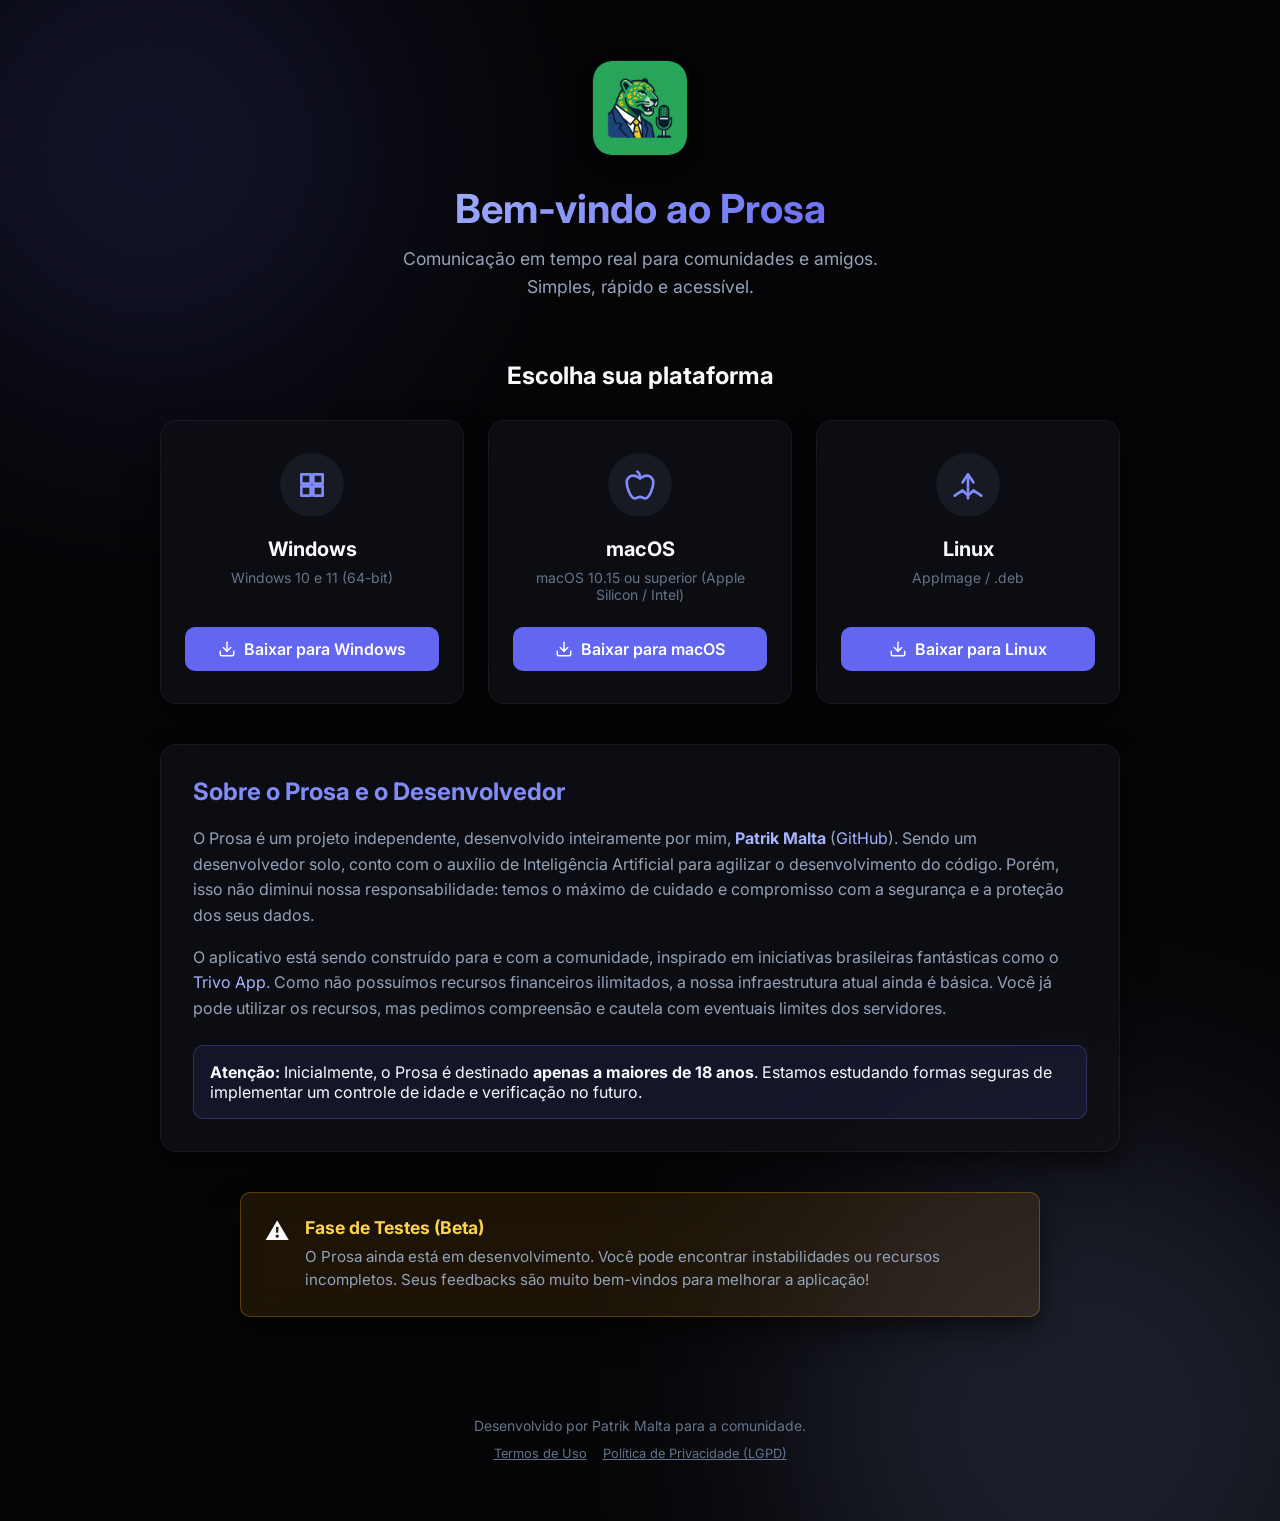
==== index.html @ 5df0bacc "feat: adiciona landing page de downloads, scripts dinâmicos de release, termos de uso e política de " ====
<!DOCTYPE html>
<html lang="pt-BR">
<head>
    <meta charset="UTF-8">
    <meta name="viewport" content="width=device-width, initial-scale=1.0">
    <title>Download Prosa - Comunicação Simplificada</title>
    <meta name="description" content="Baixe o Prosa, a plataforma de comunicação por chat, voz e tela, rápida e organizada.">
    <link rel="stylesheet" href="style.css">
    <link href="https://fonts.googleapis.com/css2?family=Inter:wght@400;500;600;700&display=swap" rel="stylesheet">
    <link rel="icon" href="assets/app-icon.png" type="image/png">
</head>
<body>
    <div class="background-effects">
        <div class="glow glow-1"></div>
        <div class="glow glow-2"></div>
    </div>

    <main class="container">
        <header class="header">
            <img src="assets/app-icon.png" alt="Prosa Logo" class="logo animate-fade-in">
            <h1 class="title animate-slide-up">Bem-vindo ao Prosa</h1>
            <p class="subtitle animate-slide-up delay-1">Comunicação em tempo real para comunidades e amigos. Simples, rápido e acessível.</p>
        </header>

        <section class="downloads-section animate-slide-up delay-2">
            <h2>Escolha sua plataforma</h2>
            <div class="download-cards">
                
                <!-- Windows -->
                <div class="card glass-panel">
                    <div class="card-icon">
                        <svg xmlns="http://www.w3.org/2000/svg" width="32" height="32" viewBox="0 0 24 24" fill="none" stroke="currentColor" stroke-width="2" stroke-linecap="round" stroke-linejoin="round"><path d="M4 4h7v7H4z"/><path d="M13 4h7v7h-7z"/><path d="M4 13h7v7H4z"/><path d="M13 13h7v7h-7z"/></svg>
                    </div>
                    <h3>Windows</h3>
                    <p>Windows 10 e 11 (64-bit)</p>
                    <button class="btn btn-primary" onclick="downloadApp('windows')">
                        <svg xmlns="http://www.w3.org/2000/svg" width="18" height="18" viewBox="0 0 24 24" fill="none" stroke="currentColor" stroke-width="2" stroke-linecap="round" stroke-linejoin="round"><path d="M21 15v4a2 2 0 0 1-2 2H5a2 2 0 0 1-2-2v-4"/><polyline points="7 10 12 15 17 10"/><line x1="12" x2="12" y1="15" y2="3"/></svg>
                        Baixar para Windows
                    </button>
                </div>

                <!-- macOS -->
                <div class="card glass-panel">
                    <div class="card-icon">
                        <svg xmlns="http://www.w3.org/2000/svg" width="32" height="32" viewBox="0 0 24 24" fill="none" stroke="currentColor" stroke-width="2" stroke-linecap="round" stroke-linejoin="round"><path d="M12 20.94c1.5 0 2.75 1.06 4 1.06 3 0 6-8 6-12.22A4.91 4.91 0 0 0 17 5c-2.22 0-4 1.44-5 2-1-.56-2.78-2-5-2a4.9 4.9 0 0 0-5 4.78C2 14 5 22 8 22c1.25 0 2.5-1.06 4-1.06Z"/><path d="M10 2c1 .5 2 2 2 5"/></svg>
                    </div>
                    <h3>macOS</h3>
                    <p>macOS 10.15 ou superior (Apple Silicon / Intel)</p>
                    <button class="btn btn-primary" onclick="downloadApp('macos')">
                        <svg xmlns="http://www.w3.org/2000/svg" width="18" height="18" viewBox="0 0 24 24" fill="none" stroke="currentColor" stroke-width="2" stroke-linecap="round" stroke-linejoin="round"><path d="M21 15v4a2 2 0 0 1-2 2H5a2 2 0 0 1-2-2v-4"/><polyline points="7 10 12 15 17 10"/><line x1="12" x2="12" y1="15" y2="3"/></svg>
                        Baixar para macOS
                    </button>
                </div>

                <!-- Linux -->
                <div class="card glass-panel">
                    <div class="card-icon">
                        <svg xmlns="http://www.w3.org/2000/svg" width="32" height="32" viewBox="0 0 24 24" fill="none" stroke="currentColor" stroke-width="2" stroke-linecap="round" stroke-linejoin="round"><path d="m8 10 4-6 4 6"/><path d="m22 20-6-4-4 4-4-4-6 4"/><path d="M12 22V4"/></svg>
                    </div>
                    <h3>Linux</h3>
                    <p>AppImage / .deb</p>
                    <button class="btn btn-primary" onclick="downloadApp('linux')">
                        <svg xmlns="http://www.w3.org/2000/svg" width="18" height="18" viewBox="0 0 24 24" fill="none" stroke="currentColor" stroke-width="2" stroke-linecap="round" stroke-linejoin="round"><path d="M21 15v4a2 2 0 0 1-2 2H5a2 2 0 0 1-2-2v-4"/><polyline points="7 10 12 15 17 10"/><line x1="12" x2="12" y1="15" y2="3"/></svg>
                        Baixar para Linux
                    </button>
                </div>

            </div>
        </section>

        <section class="about-section animate-slide-up delay-3 glass-panel" style="padding: 32px; border-radius: var(--radius-lg); margin-bottom: 40px;">
            <h2 style="font-size: 1.5rem; margin-bottom: 20px; color: var(--color-brand-400);">Sobre o Prosa e o Desenvolvedor</h2>
            <p style="margin-bottom: 16px; line-height: 1.6; color: var(--color-text-secondary);">
                O Prosa é um projeto independente, desenvolvido inteiramente por mim, 
                <strong><a href="https://www.linkedin.com/in/patrik-malta-1160552b6" target="_blank" class="link" style="color: var(--color-brand-300); text-decoration: none;">Patrik Malta</a></strong> 
                (<a href="https://github.com/PatrikMaltacm" target="_blank" class="link" style="color: var(--color-brand-300); text-decoration: none;">GitHub</a>). 
                Sendo um desenvolvedor solo, conto com o auxílio de Inteligência Artificial para agilizar o desenvolvimento do código. 
                Porém, isso não diminui nossa responsabilidade: temos o máximo de cuidado e compromisso com a segurança e a proteção dos seus dados.
            </p>
            <p style="margin-bottom: 16px; line-height: 1.6; color: var(--color-text-secondary);">
                O aplicativo está sendo construído para e com a comunidade, inspirado em iniciativas brasileiras fantásticas como o <a href="https://www.catarse.com.br/trivo-app" target="_blank" class="link" style="color: var(--color-brand-300); text-decoration: none;">Trivo App</a>. Como não possuímos recursos financeiros ilimitados, a nossa infraestrutura atual ainda é básica. Você já pode utilizar os recursos, mas pedimos compreensão e cautela com eventuais limites dos servidores.
            </p>
            <div class="alert-info" style="background: rgba(99, 102, 241, 0.1); border: 1px solid rgba(99, 102, 241, 0.3); padding: 16px; border-radius: var(--radius-md); margin-top: 24px; color: var(--color-text-primary);">
                <strong>Atenção:</strong> Inicialmente, o Prosa é destinado <strong>apenas a maiores de 18 anos</strong>. Estamos estudando formas seguras de implementar um controle de idade e verificação no futuro.
            </div>
        </section>

        <section class="info-section animate-slide-up delay-4">
            <div class="glass-panel alert-warning">
                <div class="alert-icon">⚠️</div>
                <div class="alert-content">
                    <h4>Fase de Testes (Beta)</h4>
                    <p>O Prosa ainda está em desenvolvimento. Você pode encontrar instabilidades ou recursos incompletos. Seus feedbacks são muito bem-vindos para melhorar a aplicação!</p>
                </div>
            </div>
        </section>

        <footer class="footer animate-fade-in delay-4">
            <p style="margin-bottom: 8px;">Desenvolvido por Patrik Malta para a comunidade.</p>
            <div style="display: flex; gap: 16px; justify-content: center; font-size: 0.8rem; margin-top: 12px;">
                <a href="termos.html" style="color: var(--color-text-muted); text-decoration: underline;">Termos de Uso</a>
                <a href="privacidade.html" style="color: var(--color-text-muted); text-decoration: underline;">Política de Privacidade (LGPD)</a>
            </div>
        </footer>
    </main>

    <div id="toast" class="toast">Iniciando download...</div>

    <script src="script.js"></script>
</body>
</html>
---- style.css ----
:root {
  /* Colors from Prosa Frontend */
  --color-surface-900: #050507;
  --color-surface-800: #0a0b10;
  --color-surface-700: #111218;
  --color-surface-600: #171923;
  --color-surface-500: #1e212b;
  --color-surface-400: #2a2d3d;

  --color-brand-500: #6366f1;
  --color-brand-400: #818cf8;
  --color-brand-300: #a5b4fc;
  
  --color-warning-bg: rgba(245, 158, 11, 0.1);
  --color-warning-border: rgba(245, 158, 11, 0.3);
  --color-warning-text: #fcd34d;

  --color-text-primary: #f8fafc;
  --color-text-secondary: #94a3b8;
  --color-text-muted: #64748b;

  --font-sans: 'Inter', system-ui, -apple-system, sans-serif;
  
  --shadow-elevation-high: 0 16px 32px rgba(0, 0, 0, .4), 0 8px 16px rgba(0, 0, 0, .2);
  --radius-md: 10px;
  --radius-lg: 16px;
}

* {
  box-sizing: border-box;
  margin: 0;
  padding: 0;
}

body {
  background-color: var(--color-surface-900);
  color: var(--color-text-primary);
  font-family: var(--font-sans);
  min-height: 100vh;
  display: flex;
  flex-direction: column;
  overflow-x: hidden;
  position: relative;
}

/* Background Effects */
.background-effects {
  position: absolute;
  top: 0; left: 0; right: 0; bottom: 0;
  overflow: hidden;
  z-index: -1;
  pointer-events: none;
}

.glow {
  position: absolute;
  border-radius: 50%;
  filter: blur(120px);
  opacity: 0.15;
}

.glow-1 {
  background: var(--color-brand-500);
  width: 500px; height: 500px;
  top: -100px; left: -100px;
}

.glow-2 {
  background: var(--color-brand-300);
  width: 600px; height: 600px;
  bottom: -200px; right: -100px;
}

.container {
  max-width: 1000px;
  margin: 0 auto;
  padding: 60px 20px;
  width: 100%;
  display: flex;
  flex-direction: column;
  align-items: center;
}

/* Header */
.header {
  text-align: center;
  margin-bottom: 60px;
}

.logo {
  width: 96px;
  height: 96px;
  border-radius: 20px;
  margin-bottom: 24px;
  box-shadow: var(--shadow-elevation-high);
  border: 1px solid rgba(255, 255, 255, 0.05);
}

.title {
  font-size: 2.5rem;
  font-weight: 700;
  margin-bottom: 12px;
  background: linear-gradient(135deg, var(--color-brand-300), var(--color-brand-500));
  -webkit-background-clip: text;
  background-clip: text;
  -webkit-text-fill-color: transparent;
}

.subtitle {
  color: var(--color-text-secondary);
  font-size: 1.1rem;
  max-width: 500px;
  margin: 0 auto;
  line-height: 1.6;
}

/* Downloads Section */
.downloads-section {
  width: 100%;
  margin-bottom: 40px;
}

.downloads-section h2 {
  text-align: center;
  font-size: 1.5rem;
  margin-bottom: 30px;
  color: var(--color-text-primary);
}

.download-cards {
  display: grid;
  grid-template-columns: repeat(auto-fit, minmax(280px, 1fr));
  gap: 24px;
}

.card {
  padding: 32px 24px;
  border-radius: var(--radius-lg);
  display: flex;
  flex-direction: column;
  align-items: center;
  text-align: center;
  transition: transform 0.2s ease, box-shadow 0.2s ease;
}

.card:hover {
  transform: translateY(-4px);
  box-shadow: 0 20px 40px rgba(0, 0, 0, 0.5), 0 0 0 1px rgba(99, 102, 241, 0.2);
}

.glass-panel {
  background: rgba(17, 18, 24, 0.7);
  backdrop-filter: blur(20px);
  -webkit-backdrop-filter: blur(20px);
  border: 1px solid rgba(255, 255, 255, 0.05);
  box-shadow: var(--shadow-elevation-high);
}

.card-icon {
  width: 64px;
  height: 64px;
  border-radius: 50%;
  background: var(--color-surface-600);
  display: flex;
  align-items: center;
  justify-content: center;
  margin-bottom: 20px;
  color: var(--color-brand-400);
}

.card h3 {
  font-size: 1.25rem;
  margin-bottom: 8px;
}

.card p {
  color: var(--color-text-muted);
  font-size: 0.875rem;
  margin-bottom: 24px;
  flex-grow: 1;
}

.btn {
  display: flex;
  align-items: center;
  justify-content: center;
  gap: 8px;
  width: 100%;
  padding: 12px 20px;
  border: none;
  border-radius: var(--radius-md);
  font-size: 1rem;
  font-weight: 600;
  font-family: inherit;
  cursor: pointer;
  transition: all 0.15s ease;
}

.btn-primary {
  background: var(--color-brand-500);
  color: white;
}

.btn-primary:hover {
  background: var(--color-brand-400);
  transform: translateY(-1px);
}

.btn-primary:active {
  transform: translateY(1px);
}

/* Info Section */
.info-section {
  width: 100%;
  max-width: 800px;
  margin-bottom: 60px;
}

.alert-warning {
  display: flex;
  gap: 16px;
  padding: 24px;
  border-radius: var(--radius-md);
  background: var(--color-warning-bg);
  border: 1px solid var(--color-warning-border);
}

.alert-icon {
  font-size: 1.5rem;
}

.alert-content h4 {
  color: var(--color-warning-text);
  margin-bottom: 8px;
  font-size: 1.1rem;
}

.alert-content p {
  color: var(--color-text-secondary);
  font-size: 0.95rem;
  line-height: 1.5;
}

/* Footer */
.footer {
  margin-top: auto;
  text-align: center;
  color: var(--color-text-muted);
  font-size: 0.875rem;
  padding-top: 40px;
}

/* Toast */
.toast {
  position: fixed;
  bottom: 24px;
  left: 50%;
  transform: translateX(-50%) translateY(100px);
  background: var(--color-brand-500);
  color: white;
  padding: 12px 24px;
  border-radius: 30px;
  font-weight: 500;
  box-shadow: 0 10px 20px rgba(0,0,0,0.3);
  opacity: 0;
  transition: all 0.3s cubic-bezier(0.68, -0.55, 0.265, 1.55);
  z-index: 1000;
}

.toast.show {
  transform: translateX(-50%) translateY(0);
  opacity: 1;
}

/* Animations */
.animate-fade-in {
  opacity: 0;
  animation: fadeIn 0.6s ease-out forwards;
}

.animate-slide-up {
  opacity: 0;
  transform: translateY(20px);
  animation: slideUp 0.6s ease-out forwards;
}

.delay-1 { animation-delay: 0.1s; }
.delay-2 { animation-delay: 0.2s; }
.delay-3 { animation-delay: 0.3s; }
.delay-4 { animation-delay: 0.4s; }

@keyframes fadeIn {
  to { opacity: 1; }
}

@keyframes slideUp {
  to {
    opacity: 1;
    transform: translateY(0);
  }
}
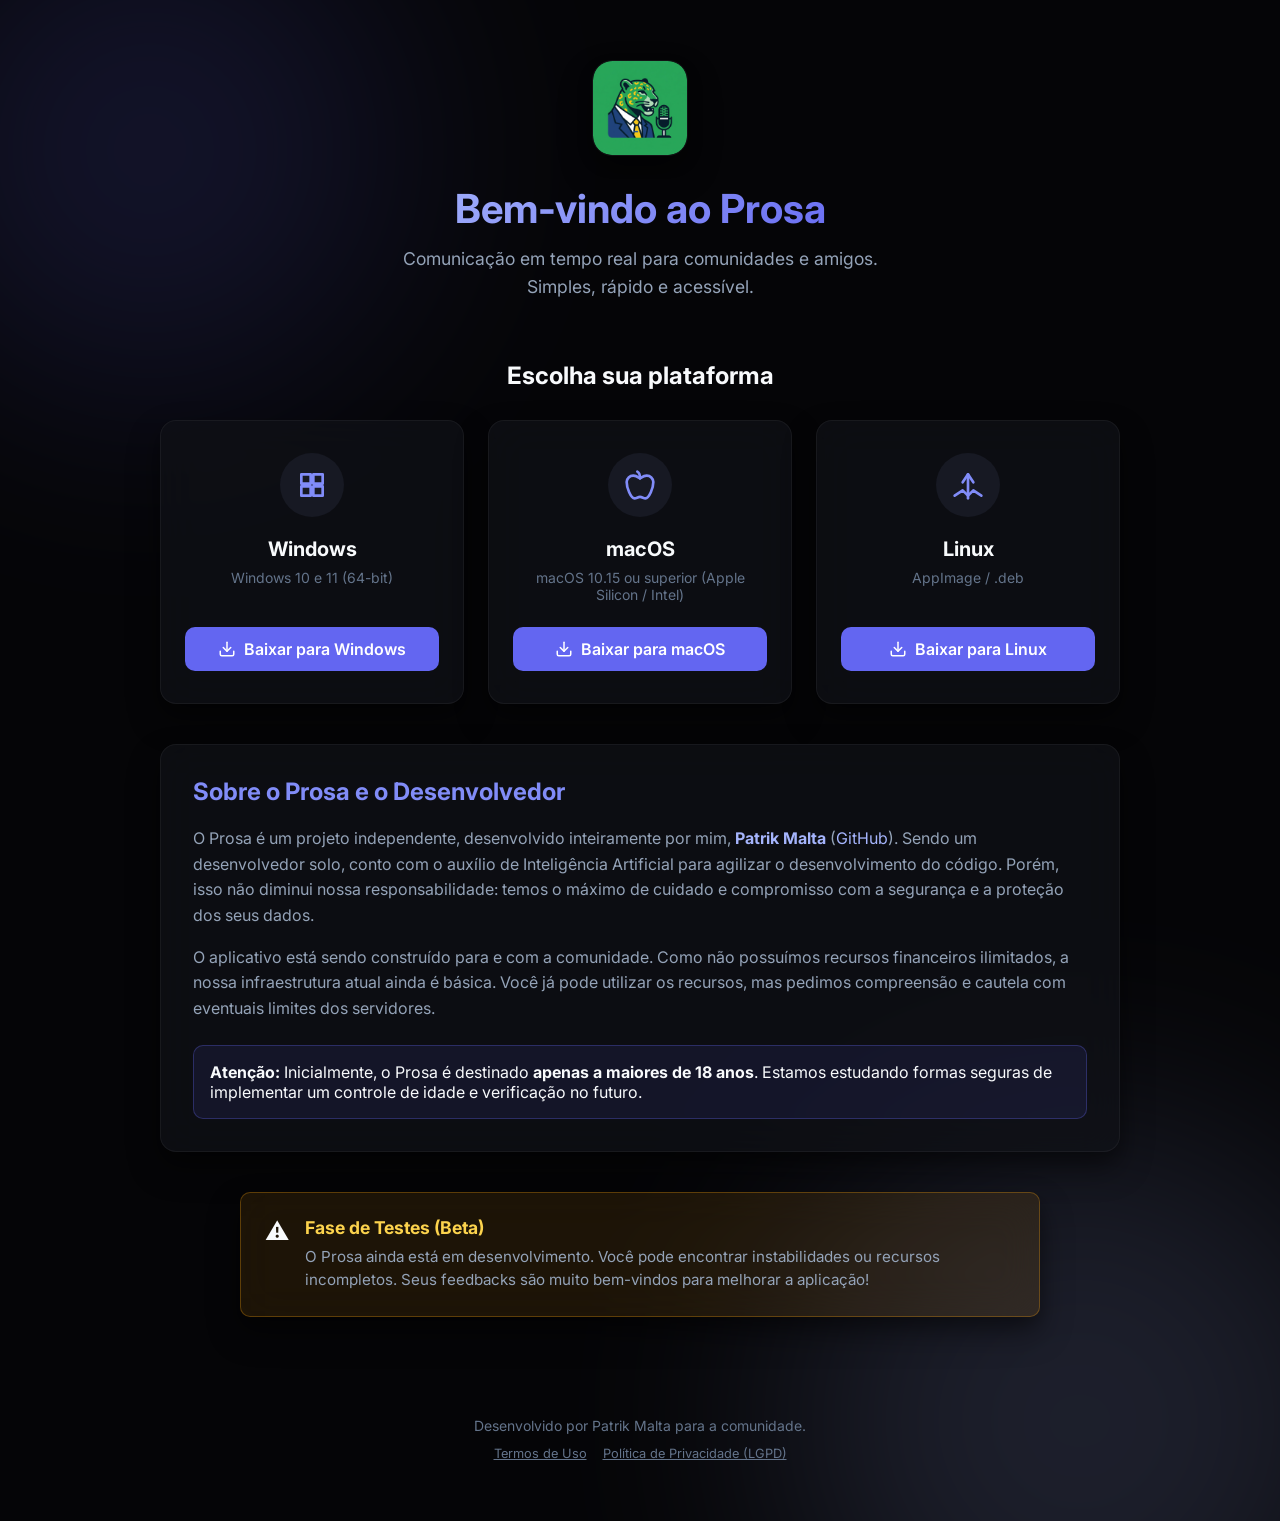
==== commit 558573e8: "Remover referência ao Trivo" ====
--- a/index.html
+++ b/index.html
@@ -78,7 +78,7 @@
                 Porém, isso não diminui nossa responsabilidade: temos o máximo de cuidado e compromisso com a segurança e a proteção dos seus dados.
             </p>
             <p style="margin-bottom: 16px; line-height: 1.6; color: var(--color-text-secondary);">
-                O aplicativo está sendo construído para e com a comunidade, inspirado em iniciativas brasileiras fantásticas como o <a href="https://www.catarse.com.br/trivo-app" target="_blank" class="link" style="color: var(--color-brand-300); text-decoration: none;">Trivo App</a>. Como não possuímos recursos financeiros ilimitados, a nossa infraestrutura atual ainda é básica. Você já pode utilizar os recursos, mas pedimos compreensão e cautela com eventuais limites dos servidores.
+                O aplicativo está sendo construído para e com a comunidade. Como não possuímos recursos financeiros ilimitados, a nossa infraestrutura atual ainda é básica. Você já pode utilizar os recursos, mas pedimos compreensão e cautela com eventuais limites dos servidores.
             </p>
             <div class="alert-info" style="background: rgba(99, 102, 241, 0.1); border: 1px solid rgba(99, 102, 241, 0.3); padding: 16px; border-radius: var(--radius-md); margin-top: 24px; color: var(--color-text-primary);">
                 <strong>Atenção:</strong> Inicialmente, o Prosa é destinado <strong>apenas a maiores de 18 anos</strong>. Estamos estudando formas seguras de implementar um controle de idade e verificação no futuro.
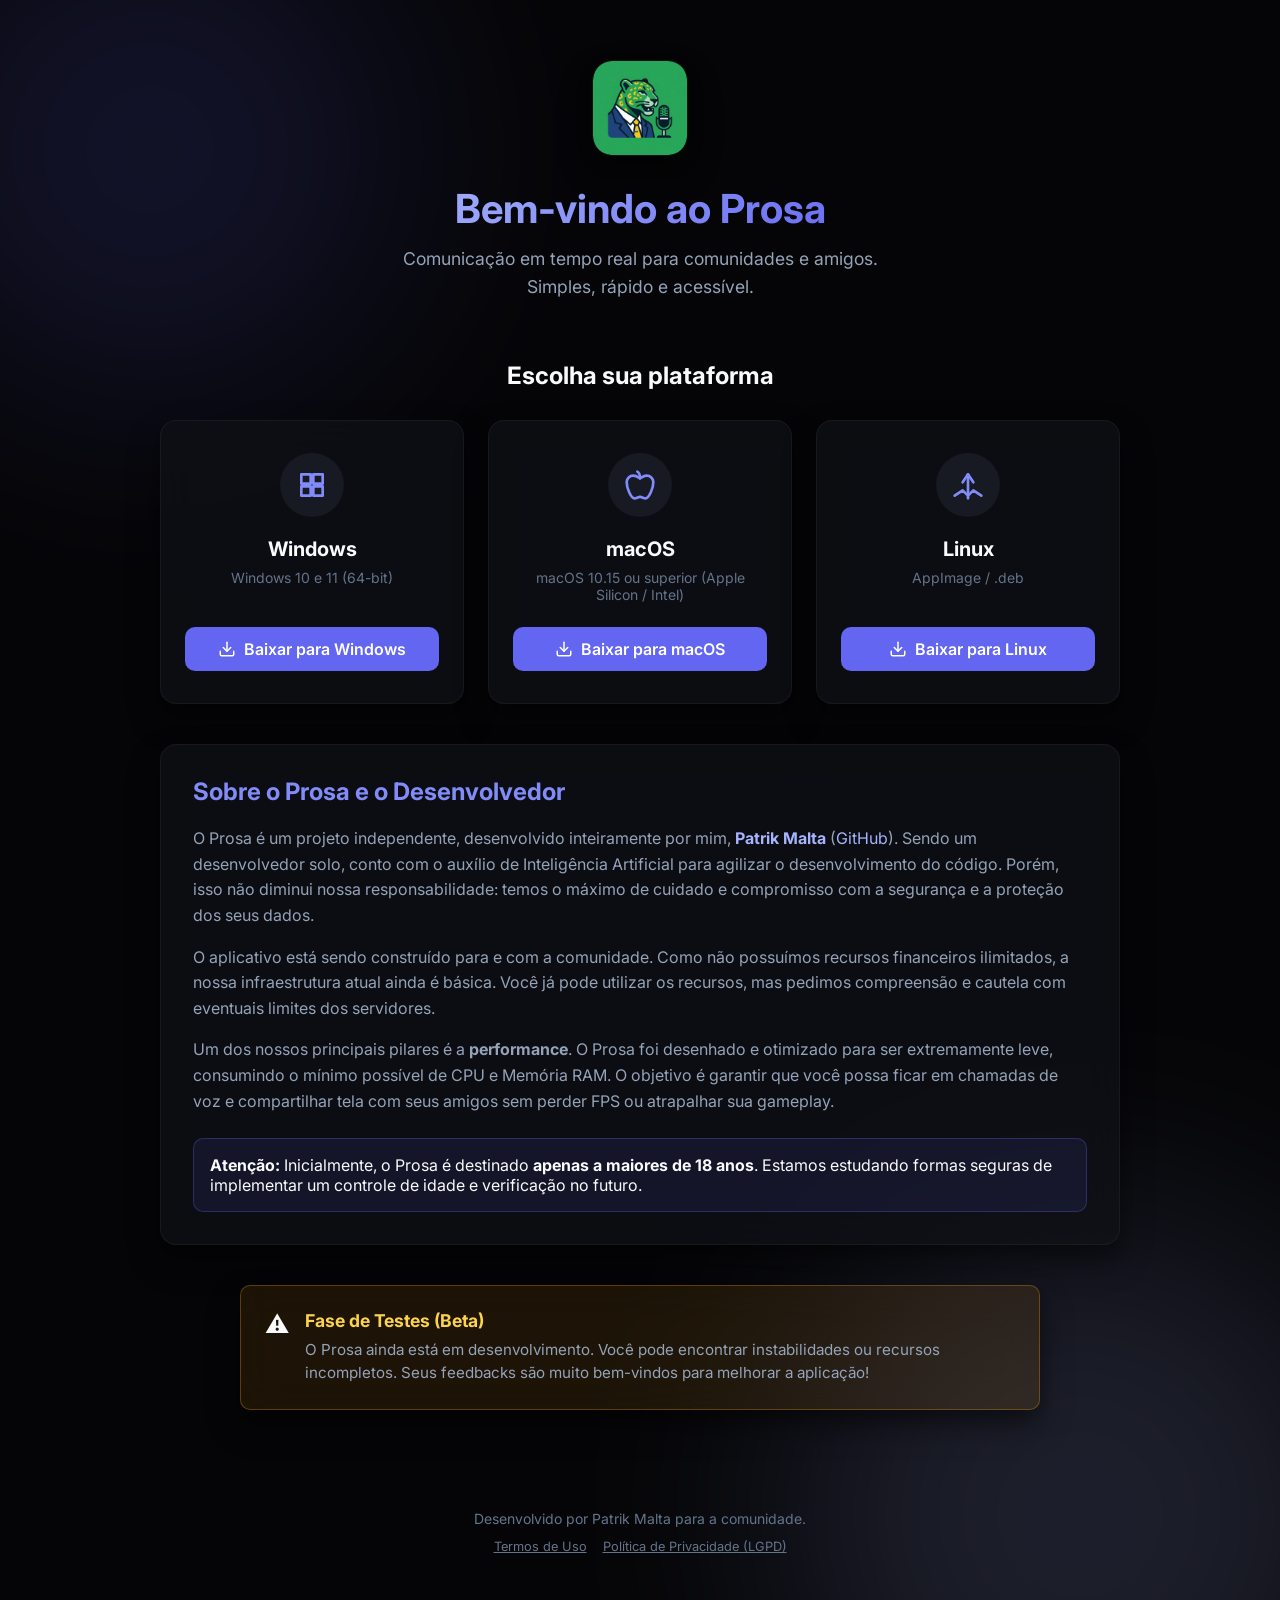
==== commit 2f4b0c9d: "docs: adiciona enfase na performance e impacto na gameplay" ====
--- a/index.html
+++ b/index.html
@@ -80,6 +80,9 @@
             <p style="margin-bottom: 16px; line-height: 1.6; color: var(--color-text-secondary);">
                 O aplicativo está sendo construído para e com a comunidade. Como não possuímos recursos financeiros ilimitados, a nossa infraestrutura atual ainda é básica. Você já pode utilizar os recursos, mas pedimos compreensão e cautela com eventuais limites dos servidores.
             </p>
+            <p style="margin-bottom: 16px; line-height: 1.6; color: var(--color-text-secondary);">
+                Um dos nossos principais pilares é a <strong>performance</strong>. O Prosa foi desenhado e otimizado para ser extremamente leve, consumindo o mínimo possível de CPU e Memória RAM. O objetivo é garantir que você possa ficar em chamadas de voz e compartilhar tela com seus amigos sem perder FPS ou atrapalhar sua gameplay.
+            </p>
             <div class="alert-info" style="background: rgba(99, 102, 241, 0.1); border: 1px solid rgba(99, 102, 241, 0.3); padding: 16px; border-radius: var(--radius-md); margin-top: 24px; color: var(--color-text-primary);">
                 <strong>Atenção:</strong> Inicialmente, o Prosa é destinado <strong>apenas a maiores de 18 anos</strong>. Estamos estudando formas seguras de implementar um controle de idade e verificação no futuro.
             </div>
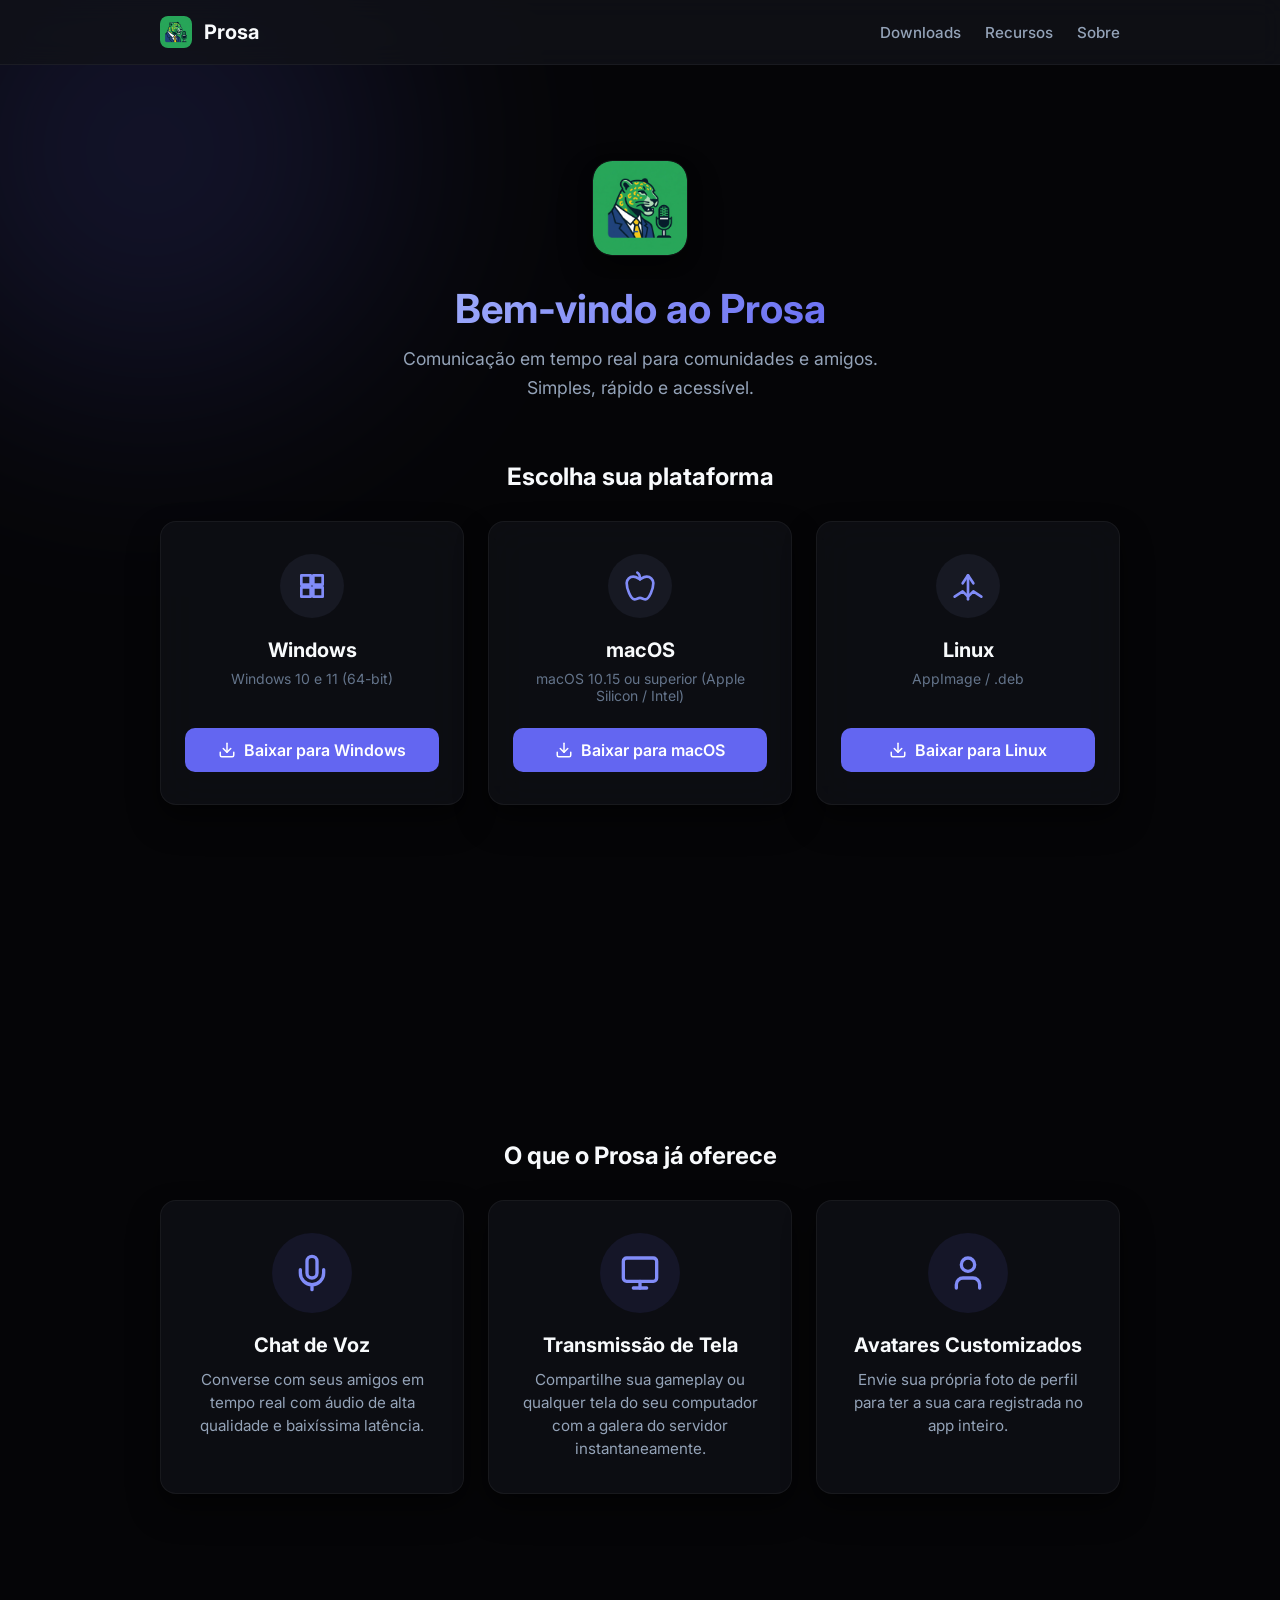
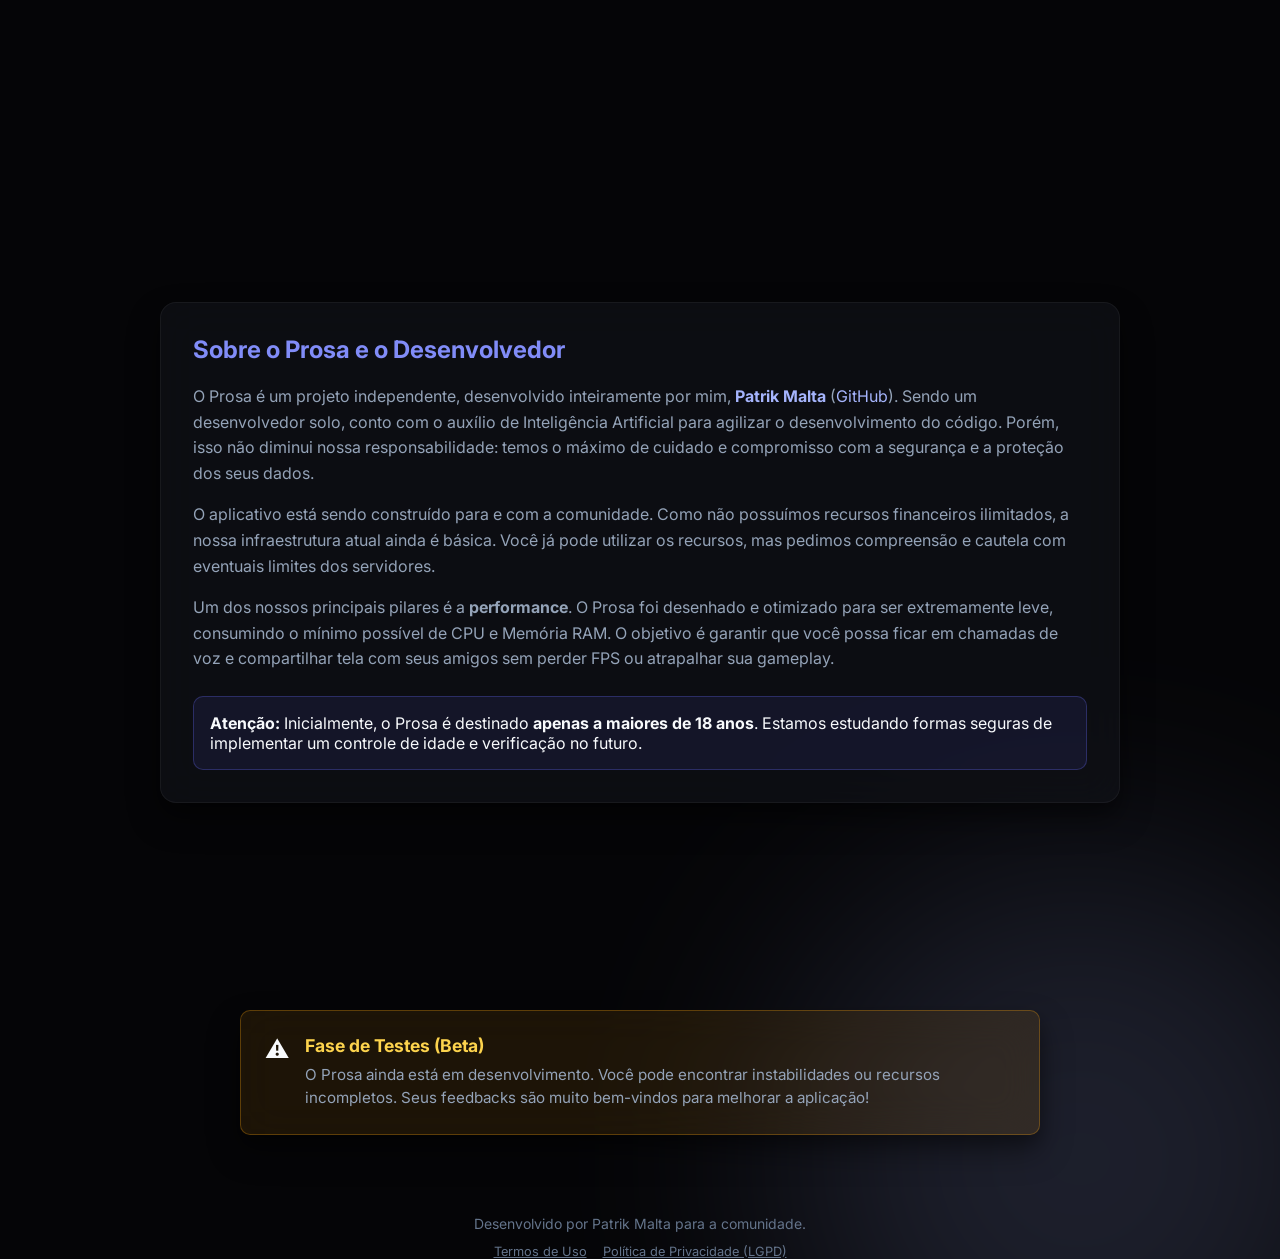
==== commit a3c88b9b: "feat: adiciona navbar e secao de features com layout em secoes fullscreen" ====
--- a/index.html
+++ b/index.html
@@ -14,16 +14,30 @@
         <div class="glow glow-1"></div>
         <div class="glow glow-2"></div>
     </div>
+    <nav class="navbar animate-fade-in">
+        <div class="nav-container">
+            <div class="nav-brand">
+                <img src="assets/app-icon.png" alt="Prosa Logo" class="nav-logo">
+                <span class="nav-title">Prosa</span>
+            </div>
+            <div class="nav-links">
+                <a href="#downloads">Downloads</a>
+                <a href="#features">Recursos</a>
+                <a href="#about">Sobre</a>
+            </div>
+        </div>
+    </nav>
 
     <main class="container">
-        <header class="header">
-            <img src="assets/app-icon.png" alt="Prosa Logo" class="logo animate-fade-in">
-            <h1 class="title animate-slide-up">Bem-vindo ao Prosa</h1>
-            <p class="subtitle animate-slide-up delay-1">Comunicação em tempo real para comunidades e amigos. Simples, rápido e acessível.</p>
-        </header>
+        <section id="downloads" class="fullscreen-section">
+            <header class="header">
+                <img src="assets/app-icon.png" alt="Prosa Logo" class="logo animate-fade-in">
+                <h1 class="title animate-slide-up">Bem-vindo ao Prosa</h1>
+                <p class="subtitle animate-slide-up delay-1">Comunicação em tempo real para comunidades e amigos. Simples, rápido e acessível.</p>
+            </header>
 
-        <section class="downloads-section animate-slide-up delay-2">
-            <h2>Escolha sua plataforma</h2>
+            <div class="downloads-section animate-slide-up delay-2">
+                <h2>Escolha sua plataforma</h2>
             <div class="download-cards">
                 
                 <!-- Windows -->
@@ -68,27 +82,63 @@
             </div>
         </section>
 
-        <section class="about-section animate-slide-up delay-3 glass-panel" style="padding: 32px; border-radius: var(--radius-lg); margin-bottom: 40px;">
-            <h2 style="font-size: 1.5rem; margin-bottom: 20px; color: var(--color-brand-400);">Sobre o Prosa e o Desenvolvedor</h2>
-            <p style="margin-bottom: 16px; line-height: 1.6; color: var(--color-text-secondary);">
-                O Prosa é um projeto independente, desenvolvido inteiramente por mim, 
-                <strong><a href="https://www.linkedin.com/in/patrik-malta-1160552b6" target="_blank" class="link" style="color: var(--color-brand-300); text-decoration: none;">Patrik Malta</a></strong> 
-                (<a href="https://github.com/PatrikMaltacm" target="_blank" class="link" style="color: var(--color-brand-300); text-decoration: none;">GitHub</a>). 
-                Sendo um desenvolvedor solo, conto com o auxílio de Inteligência Artificial para agilizar o desenvolvimento do código. 
-                Porém, isso não diminui nossa responsabilidade: temos o máximo de cuidado e compromisso com a segurança e a proteção dos seus dados.
-            </p>
-            <p style="margin-bottom: 16px; line-height: 1.6; color: var(--color-text-secondary);">
-                O aplicativo está sendo construído para e com a comunidade. Como não possuímos recursos financeiros ilimitados, a nossa infraestrutura atual ainda é básica. Você já pode utilizar os recursos, mas pedimos compreensão e cautela com eventuais limites dos servidores.
-            </p>
-            <p style="margin-bottom: 16px; line-height: 1.6; color: var(--color-text-secondary);">
-                Um dos nossos principais pilares é a <strong>performance</strong>. O Prosa foi desenhado e otimizado para ser extremamente leve, consumindo o mínimo possível de CPU e Memória RAM. O objetivo é garantir que você possa ficar em chamadas de voz e compartilhar tela com seus amigos sem perder FPS ou atrapalhar sua gameplay.
-            </p>
-            <div class="alert-info" style="background: rgba(99, 102, 241, 0.1); border: 1px solid rgba(99, 102, 241, 0.3); padding: 16px; border-radius: var(--radius-md); margin-top: 24px; color: var(--color-text-primary);">
-                <strong>Atenção:</strong> Inicialmente, o Prosa é destinado <strong>apenas a maiores de 18 anos</strong>. Estamos estudando formas seguras de implementar um controle de idade e verificação no futuro.
+        <section id="features" class="features-section animate-slide-up delay-2 fullscreen-section">
+            <h2 style="text-align: center; font-size: 1.5rem; margin-bottom: 30px; color: var(--color-text-primary);">O que o Prosa já oferece</h2>
+            <div class="features-grid" style="display: grid; grid-template-columns: repeat(auto-fit, minmax(250px, 1fr)); gap: 24px; width: 100%;">
+                
+                <!-- Chat de Voz -->
+                <div class="feature-card glass-panel" style="padding: 32px 24px; border-radius: var(--radius-lg); text-align: center; display: flex; flex-direction: column; align-items: center;">
+                    <div class="feature-icon" style="color: var(--color-brand-400); margin-bottom: 20px; background: rgba(99, 102, 241, 0.1); width: 80px; height: 80px; display: flex; align-items: center; justify-content: center; border-radius: 50%;">
+                        <svg xmlns="http://www.w3.org/2000/svg" width="40" height="40" viewBox="0 0 24 24" fill="none" stroke="currentColor" stroke-width="2" stroke-linecap="round" stroke-linejoin="round"><path d="M12 2a3 3 0 0 0-3 3v7a3 3 0 0 0 6 0V5a3 3 0 0 0-3-3Z"/><path d="M19 10v2a7 7 0 0 1-14 0v-2"/><line x1="12" x2="12" y1="19" y2="22"/></svg>
+                    </div>
+                    <h3 style="font-size: 1.25rem; margin-bottom: 12px; color: var(--color-text-primary);">Chat de Voz</h3>
+                    <p style="color: var(--color-text-secondary); font-size: 0.95rem; line-height: 1.5;">Converse com seus amigos em tempo real com áudio de alta qualidade e baixíssima latência.</p>
+                </div>
+
+                <!-- Transmissão de Tela -->
+                <div class="feature-card glass-panel" style="padding: 32px 24px; border-radius: var(--radius-lg); text-align: center; display: flex; flex-direction: column; align-items: center;">
+                    <div class="feature-icon" style="color: var(--color-brand-400); margin-bottom: 20px; background: rgba(99, 102, 241, 0.1); width: 80px; height: 80px; display: flex; align-items: center; justify-content: center; border-radius: 50%;">
+                        <svg xmlns="http://www.w3.org/2000/svg" width="40" height="40" viewBox="0 0 24 24" fill="none" stroke="currentColor" stroke-width="2" stroke-linecap="round" stroke-linejoin="round"><rect width="20" height="14" x="2" y="3" rx="2"/><line x1="8" x2="16" y1="21" y2="21"/><line x1="12" x2="12" y1="17" y2="21"/></svg>
+                    </div>
+                    <h3 style="font-size: 1.25rem; margin-bottom: 12px; color: var(--color-text-primary);">Transmissão de Tela</h3>
+                    <p style="color: var(--color-text-secondary); font-size: 0.95rem; line-height: 1.5;">Compartilhe sua gameplay ou qualquer tela do seu computador com a galera do servidor instantaneamente.</p>
+                </div>
+
+                <!-- Avatares Personalizados -->
+                <div class="feature-card glass-panel" style="padding: 32px 24px; border-radius: var(--radius-lg); text-align: center; display: flex; flex-direction: column; align-items: center;">
+                    <div class="feature-icon" style="color: var(--color-brand-400); margin-bottom: 20px; background: rgba(99, 102, 241, 0.1); width: 80px; height: 80px; display: flex; align-items: center; justify-content: center; border-radius: 50%;">
+                        <svg xmlns="http://www.w3.org/2000/svg" width="40" height="40" viewBox="0 0 24 24" fill="none" stroke="currentColor" stroke-width="2" stroke-linecap="round" stroke-linejoin="round"><path d="M19 21v-2a4 4 0 0 0-4-4H9a4 4 0 0 0-4 4v2"/><circle cx="12" cy="7" r="4"/></svg>
+                    </div>
+                    <h3 style="font-size: 1.25rem; margin-bottom: 12px; color: var(--color-text-primary);">Avatares Customizados</h3>
+                    <p style="color: var(--color-text-secondary); font-size: 0.95rem; line-height: 1.5;">Envie sua própria foto de perfil para ter a sua cara registrada no app inteiro.</p>
+                </div>
+
             </div>
         </section>
 
-        <section class="info-section animate-slide-up delay-4">
+        <section id="about" class="fullscreen-section">
+            <div class="about-section animate-slide-up delay-3 glass-panel" style="padding: 32px; border-radius: var(--radius-lg); width: 100%;">
+                <h2 style="font-size: 1.5rem; margin-bottom: 20px; color: var(--color-brand-400);">Sobre o Prosa e o Desenvolvedor</h2>
+                <p style="margin-bottom: 16px; line-height: 1.6; color: var(--color-text-secondary);">
+                    O Prosa é um projeto independente, desenvolvido inteiramente por mim, 
+                    <strong><a href="https://www.linkedin.com/in/patrik-malta-1160552b6" target="_blank" class="link" style="color: var(--color-brand-300); text-decoration: none;">Patrik Malta</a></strong> 
+                    (<a href="https://github.com/PatrikMaltacm" target="_blank" class="link" style="color: var(--color-brand-300); text-decoration: none;">GitHub</a>). 
+                    Sendo um desenvolvedor solo, conto com o auxílio de Inteligência Artificial para agilizar o desenvolvimento do código. 
+                    Porém, isso não diminui nossa responsabilidade: temos o máximo de cuidado e compromisso com a segurança e a proteção dos seus dados.
+                </p>
+                <p style="margin-bottom: 16px; line-height: 1.6; color: var(--color-text-secondary);">
+                    O aplicativo está sendo construído para e com a comunidade. Como não possuímos recursos financeiros ilimitados, a nossa infraestrutura atual ainda é básica. Você já pode utilizar os recursos, mas pedimos compreensão e cautela com eventuais limites dos servidores.
+                </p>
+                <p style="margin-bottom: 16px; line-height: 1.6; color: var(--color-text-secondary);">
+                    Um dos nossos principais pilares é a <strong>performance</strong>. O Prosa foi desenhado e otimizado para ser extremamente leve, consumindo o mínimo possível de CPU e Memória RAM. O objetivo é garantir que você possa ficar em chamadas de voz e compartilhar tela com seus amigos sem perder FPS ou atrapalhar sua gameplay.
+                </p>
+                <div class="alert-info" style="background: rgba(99, 102, 241, 0.1); border: 1px solid rgba(99, 102, 241, 0.3); padding: 16px; border-radius: var(--radius-md); margin-top: 24px; color: var(--color-text-primary);">
+                    <strong>Atenção:</strong> Inicialmente, o Prosa é destinado <strong>apenas a maiores de 18 anos</strong>. Estamos estudando formas seguras de implementar um controle de idade e verificação no futuro.
+                </div>
+            </div>
+        </section>
+
+        <section class="info-section animate-slide-up delay-4" style="margin-bottom: 40px; margin-top: 40px;">
             <div class="glass-panel alert-warning">
                 <div class="alert-icon">⚠️</div>
                 <div class="alert-content">
--- a/style.css
+++ b/style.css
@@ -32,6 +32,11 @@
   padding: 0;
 }
 
+html {
+  scroll-behavior: smooth;
+  scroll-padding-top: 80px;
+}
+
 body {
   background-color: var(--color-surface-900);
   color: var(--color-text-primary);
@@ -74,11 +79,77 @@
 .container {
   max-width: 1000px;
   margin: 0 auto;
-  padding: 60px 20px;
+  padding: 0 20px;
   width: 100%;
   display: flex;
   flex-direction: column;
   align-items: center;
+}
+
+.fullscreen-section {
+  min-height: calc(100vh - 65px);
+  width: 100%;
+  display: flex;
+  flex-direction: column;
+  justify-content: center;
+  align-items: center;
+  padding: 40px 0;
+}
+
+/* Navbar */
+.navbar {
+  width: 100%;
+  background: rgba(17, 18, 24, 0.8);
+  backdrop-filter: blur(12px);
+  -webkit-backdrop-filter: blur(12px);
+  border-bottom: 1px solid rgba(255, 255, 255, 0.05);
+  position: sticky;
+  top: 0;
+  z-index: 100;
+}
+
+.nav-container {
+  max-width: 1000px;
+  margin: 0 auto;
+  padding: 16px 20px;
+  display: flex;
+  justify-content: space-between;
+  align-items: center;
+}
+
+.nav-brand {
+  display: flex;
+  align-items: center;
+  gap: 12px;
+}
+
+.nav-logo {
+  width: 32px;
+  height: 32px;
+  border-radius: 8px;
+}
+
+.nav-title {
+  font-weight: 700;
+  font-size: 1.25rem;
+  color: var(--color-text-primary);
+}
+
+.nav-links {
+  display: flex;
+  gap: 24px;
+}
+
+.nav-links a {
+  color: var(--color-text-secondary);
+  text-decoration: none;
+  font-weight: 500;
+  font-size: 0.95rem;
+  transition: color 0.2s;
+}
+
+.nav-links a:hover {
+  color: var(--color-brand-400);
 }
 
 /* Header */
@@ -117,7 +188,6 @@
 /* Downloads Section */
 .downloads-section {
   width: 100%;
-  margin-bottom: 40px;
 }
 
 .downloads-section h2 {
@@ -143,7 +213,7 @@
   transition: transform 0.2s ease, box-shadow 0.2s ease;
 }
 
-.card:hover {
+.card:hover, .feature-card:hover {
   transform: translateY(-4px);
   box-shadow: 0 20px 40px rgba(0, 0, 0, 0.5), 0 0 0 1px rgba(99, 102, 241, 0.2);
 }
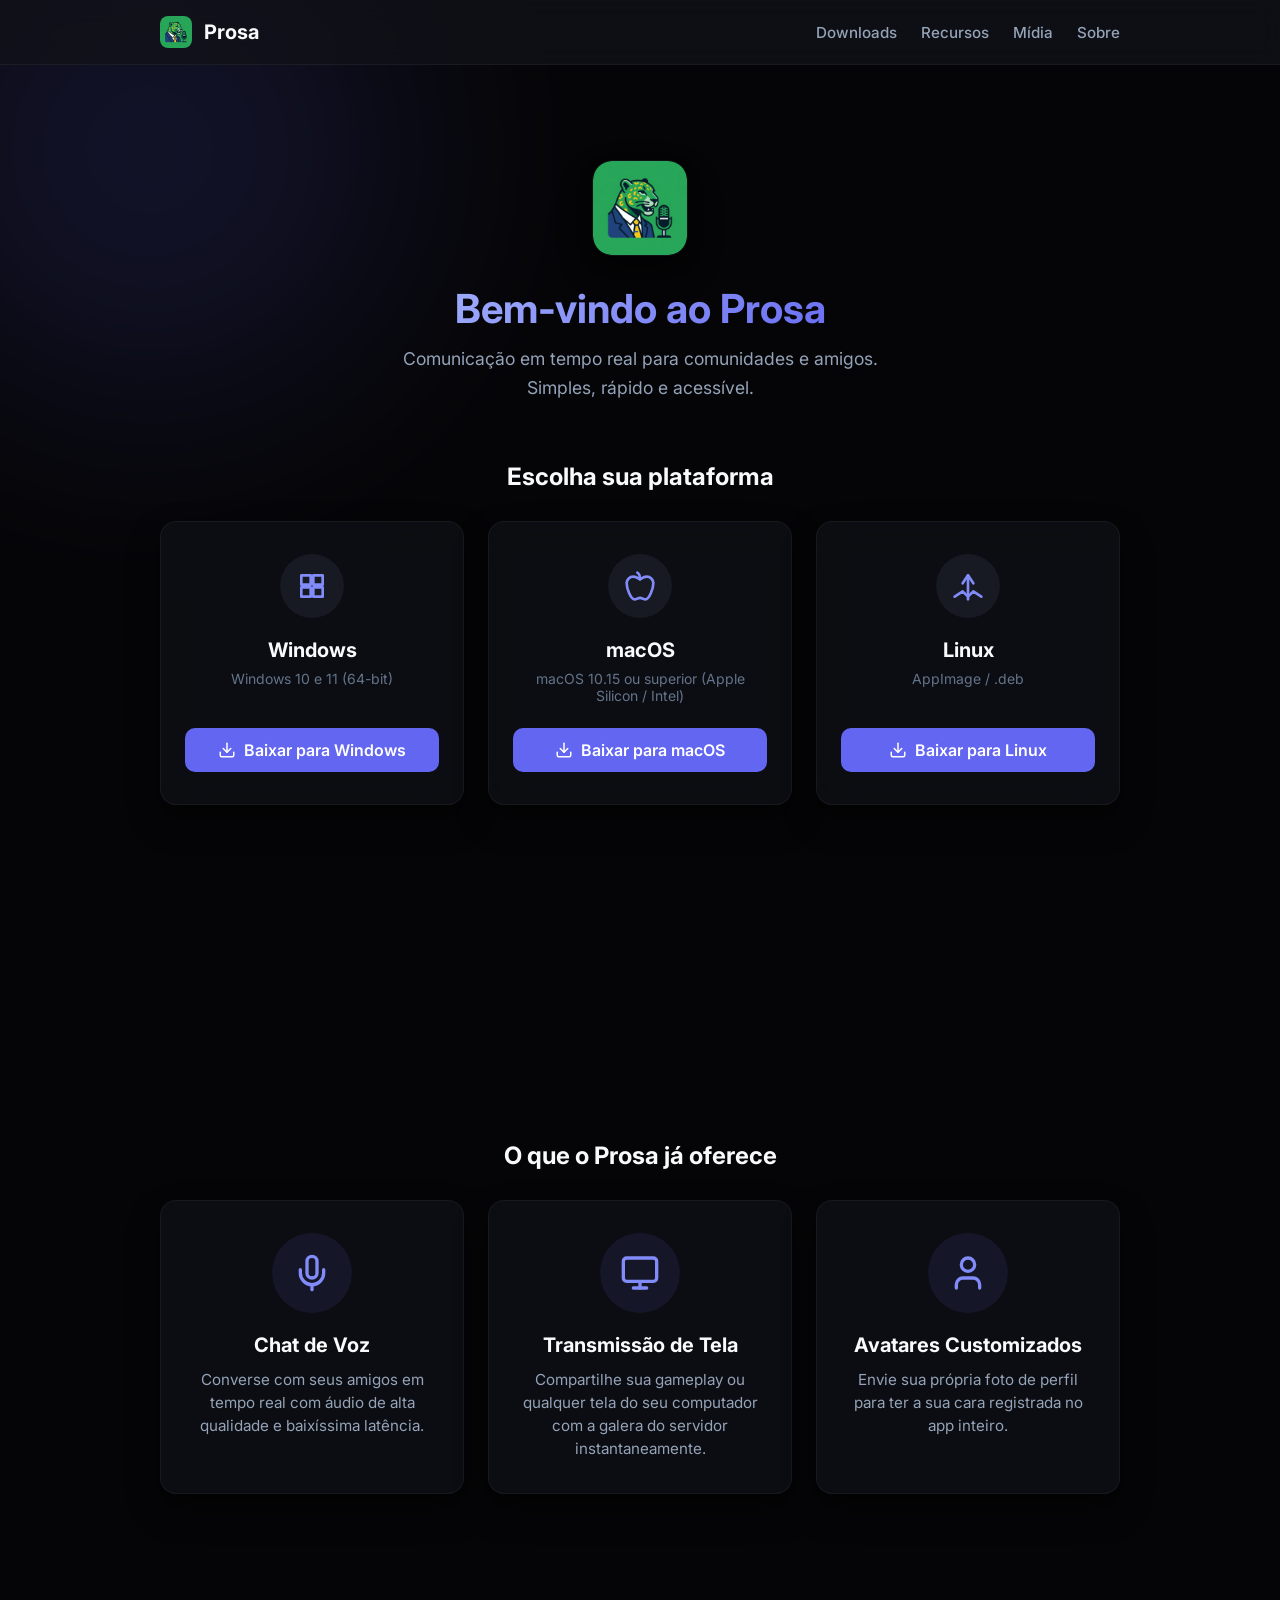
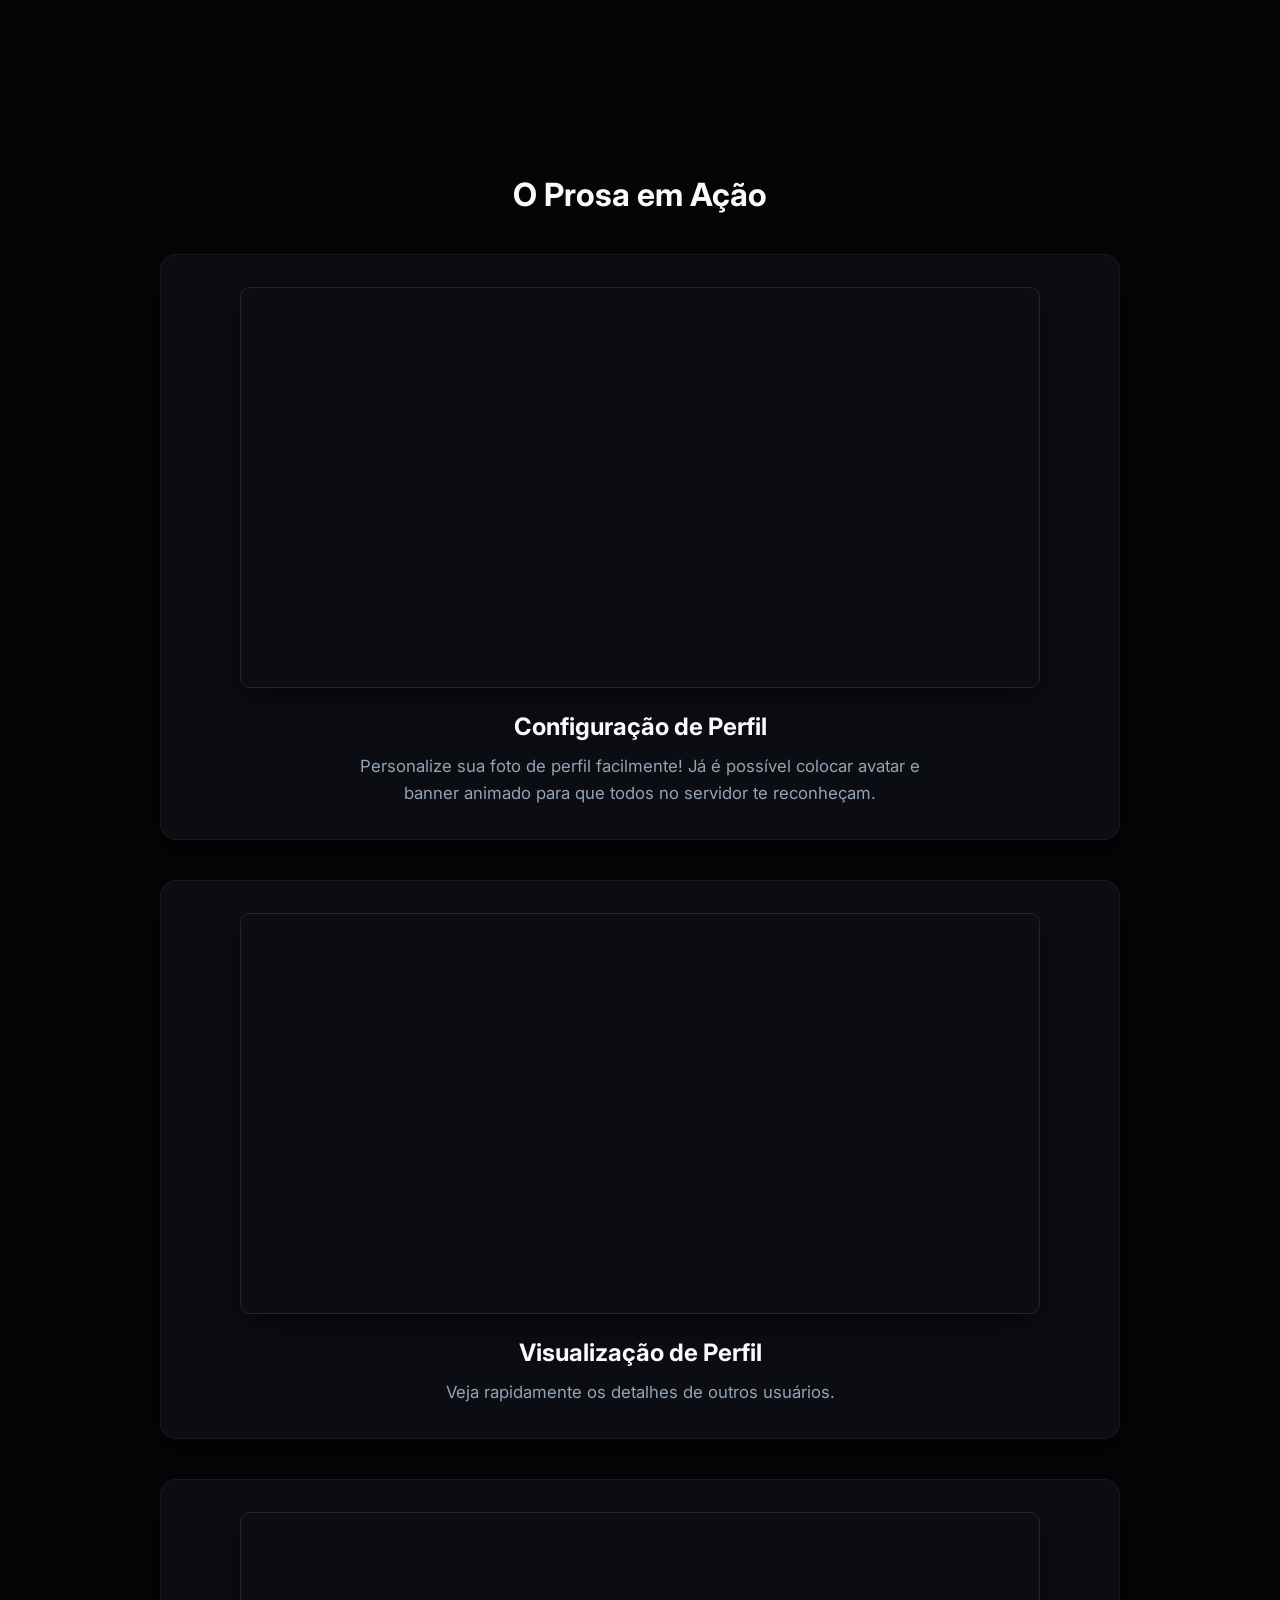
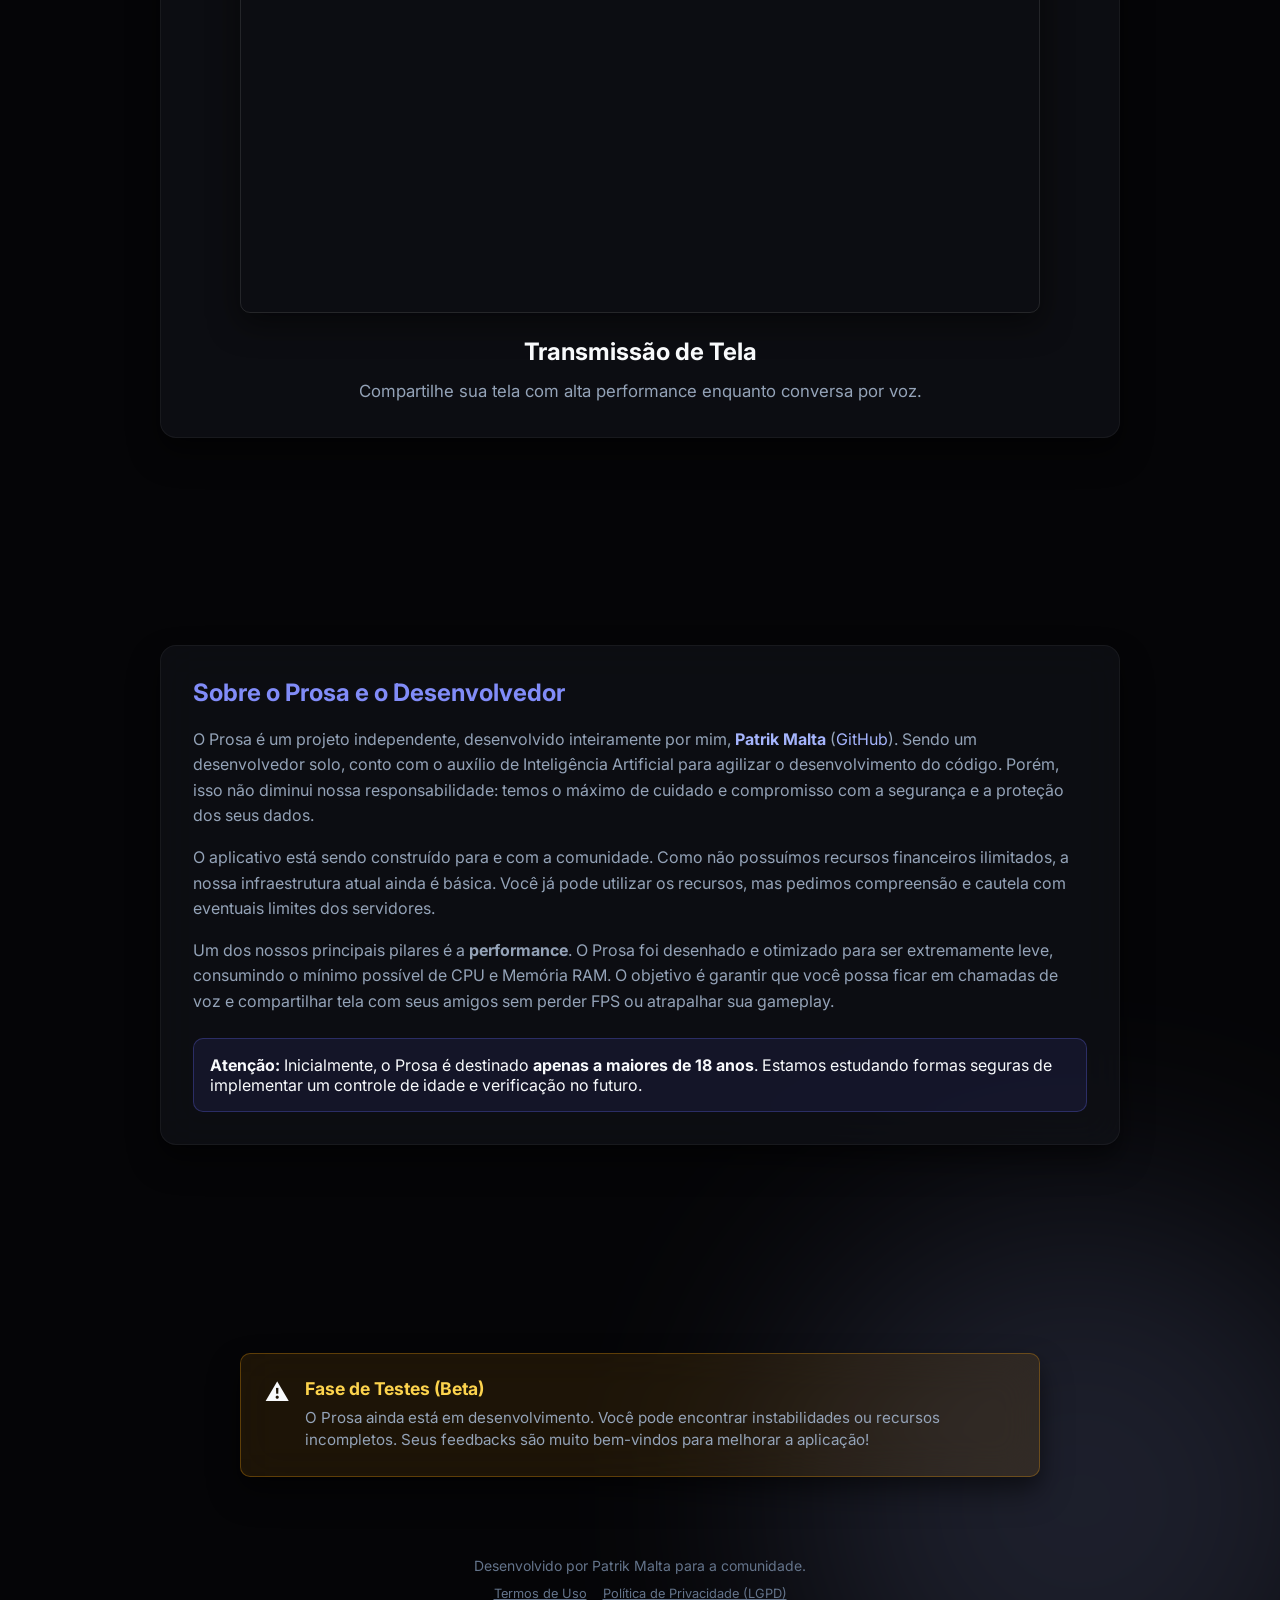
==== commit 82fe19f2: "feat: adiciona seção de mídia com vídeos de demonstração e link de navegação" ====
--- a/index.html
+++ b/index.html
@@ -23,6 +23,7 @@
             <div class="nav-links">
                 <a href="#downloads">Downloads</a>
                 <a href="#features">Recursos</a>
+                <a href="#media">Mídia</a>
                 <a href="#about">Sobre</a>
             </div>
         </div>
@@ -116,6 +117,34 @@
             </div>
         </section>
 
+        <section id="media" class="features-section animate-slide-up delay-2 fullscreen-section">
+            <h2 style="text-align: center; font-size: 2rem; margin-bottom: 40px; color: var(--color-text-primary);">O Prosa em Ação</h2>
+            <div class="media-grid" style="display: flex; flex-direction: column; gap: 40px; width: 100%;">
+                
+                <!-- Video 1 -->
+                <div class="feature-card glass-panel" style="padding: 32px; border-radius: var(--radius-lg); text-align: center; display: flex; flex-direction: column; align-items: center;">
+                    <video src="assets/videos/ConfigPerfil.mp4" autoplay loop muted playsinline style="width: 100%; max-width: 800px; border-radius: var(--radius-md); margin-bottom: 24px; border: 1px solid rgba(255,255,255,0.1); box-shadow: 0 10px 30px rgba(0,0,0,0.5);"></video>
+                    <h3 style="font-size: 1.5rem; margin-bottom: 12px; color: var(--color-text-primary);">Configuração de Perfil</h3>
+                    <p style="color: var(--color-text-secondary); font-size: 1.05rem; line-height: 1.6; max-width: 600px;">Personalize sua foto de perfil facilmente! Já é possível colocar avatar e banner animado para que todos no servidor te reconheçam.</p>
+                </div>
+
+                <!-- Video 2 -->
+                <div class="feature-card glass-panel" style="padding: 32px; border-radius: var(--radius-lg); text-align: center; display: flex; flex-direction: column; align-items: center;">
+                    <video src="assets/videos/ModalExibePerfil.mp4" autoplay loop muted playsinline style="width: 100%; max-width: 800px; border-radius: var(--radius-md); margin-bottom: 24px; border: 1px solid rgba(255,255,255,0.1); box-shadow: 0 10px 30px rgba(0,0,0,0.5);"></video>
+                    <h3 style="font-size: 1.5rem; margin-bottom: 12px; color: var(--color-text-primary);">Visualização de Perfil</h3>
+                    <p style="color: var(--color-text-secondary); font-size: 1.05rem; line-height: 1.6; max-width: 600px;">Veja rapidamente os detalhes de outros usuários.</p>
+                </div>
+
+                <!-- Video 3 -->
+                <div class="feature-card glass-panel" style="padding: 32px; border-radius: var(--radius-lg); text-align: center; display: flex; flex-direction: column; align-items: center;">
+                    <video src="assets/videos/TransmissaoTela.mp4" autoplay loop muted playsinline style="width: 100%; max-width: 800px; border-radius: var(--radius-md); margin-bottom: 24px; border: 1px solid rgba(255,255,255,0.1); box-shadow: 0 10px 30px rgba(0,0,0,0.5);"></video>
+                    <h3 style="font-size: 1.5rem; margin-bottom: 12px; color: var(--color-text-primary);">Transmissão de Tela</h3>
+                    <p style="color: var(--color-text-secondary); font-size: 1.05rem; line-height: 1.6; max-width: 600px;">Compartilhe sua tela com alta performance enquanto conversa por voz.</p>
+                </div>
+
+            </div>
+        </section>
+
         <section id="about" class="fullscreen-section">
             <div class="about-section animate-slide-up delay-3 glass-panel" style="padding: 32px; border-radius: var(--radius-lg); width: 100%;">
                 <h2 style="font-size: 1.5rem; margin-bottom: 20px; color: var(--color-brand-400);">Sobre o Prosa e o Desenvolvedor</h2>
